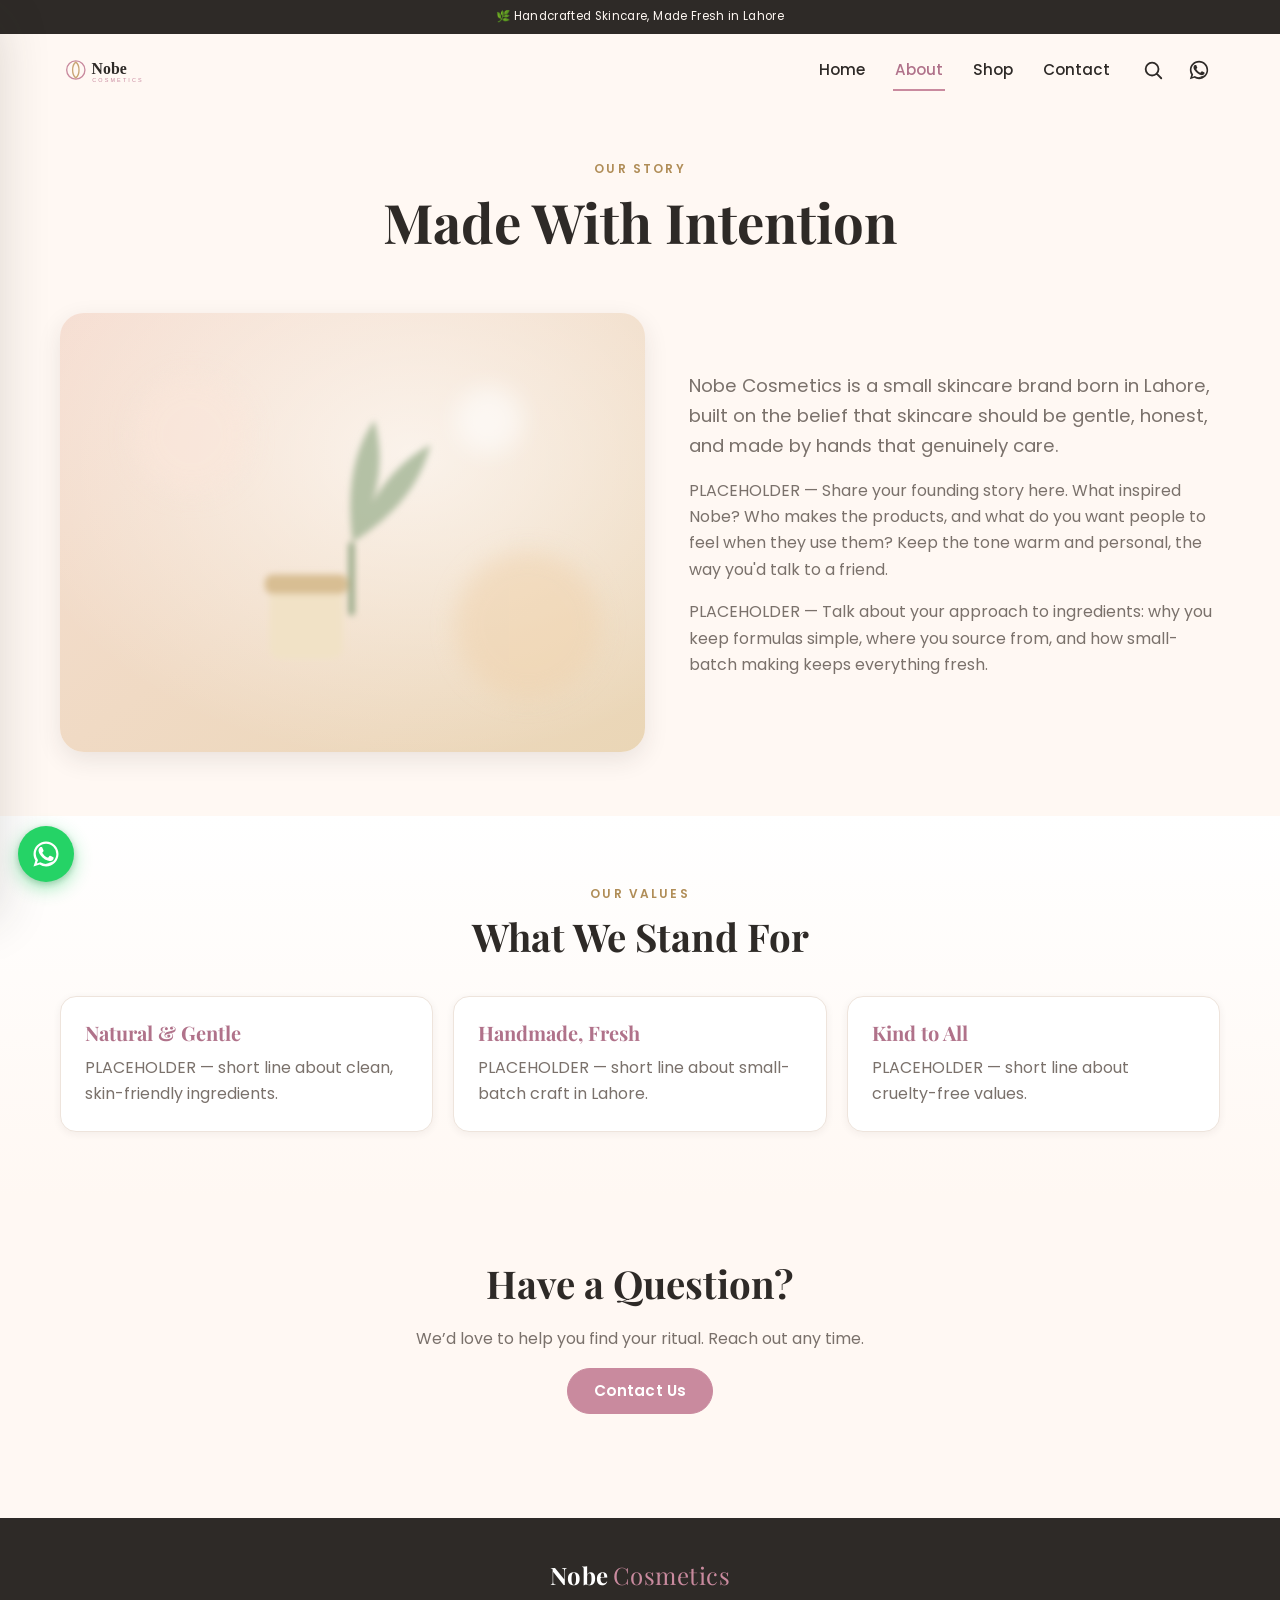
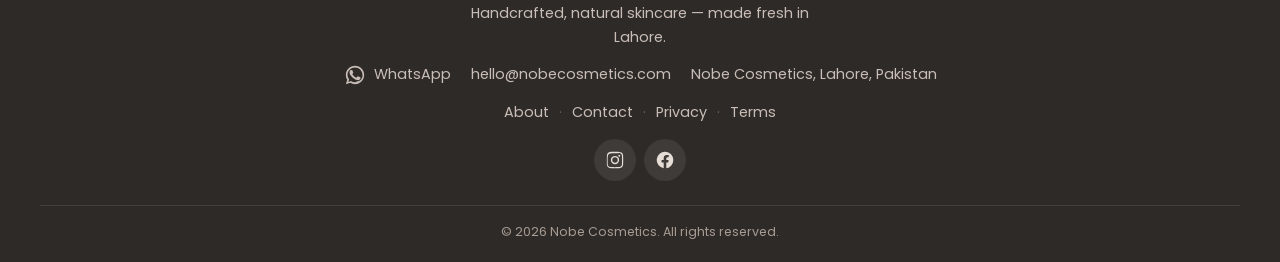
==== about.html @ 80561313 "website updated" ====
<!DOCTYPE html>
<html lang="en">
<head>
  <meta charset="UTF-8">
  <meta name="viewport" content="width=device-width, initial-scale=1">
  <title>About — Nobe Cosmetics</title>
  <meta name="description" content="The story behind Nobe Cosmetics — handmade, natural skincare crafted with intention in Lahore, Pakistan.">

  <link rel="preconnect" href="https://fonts.googleapis.com">
  <link rel="preconnect" href="https://fonts.gstatic.com" crossorigin>
  <link href="https://fonts.googleapis.com/css2?family=Playfair+Display:wght@500;600;700&family=Poppins:wght@300;400;500;600&display=swap" rel="stylesheet">

  <link rel="icon" href="assets/logo.svg" type="image/svg+xml">
  <link rel="stylesheet" href="css/style.css">
</head>
<body>
  <header id="site-header"></header>

  <main>
    <section class="about-hero">
      <div class="container">
        <span class="eyebrow">Our Story</span>
        <h1>Made With Intention</h1>
      </div>
    </section>

    <section class="section" style="padding-top:24px">
      <div class="container">
        <div class="about-teaser">
          <div class="about-media fade-in">
            <!-- TODO: replace about.svg with a real brand/founder/workshop photo -->
            <img src="assets/images/about.svg" alt="The people and place behind Nobe Cosmetics" loading="lazy" width="1200" height="900">
          </div>
          <div class="about-copy prose fade-in">
            <!-- PLACEHOLDER brand story — client to personalize. -->
            <p class="lead">Nobe Cosmetics is a small skincare brand born in Lahore, built on the belief that skincare should be gentle, honest, and made by hands that genuinely care.</p>
            <p>PLACEHOLDER — Share your founding story here. What inspired Nobe? Who makes the products, and what do you want people to feel when they use them? Keep the tone warm and personal, the way you'd talk to a friend.</p>
            <p>PLACEHOLDER — Talk about your approach to ingredients: why you keep formulas simple, where you source from, and how small-batch making keeps everything fresh.</p>
          </div>
        </div>
      </div>
    </section>

    <section class="section bg-soft" aria-label="What we stand for">
      <div class="container">
        <div class="section-head">
          <span class="eyebrow">Our Values</span>
          <h2>What We Stand For</h2>
        </div>
        <div class="about-values">
          <div class="value-card fade-in">
            <h3>Natural &amp; Gentle</h3>
            <p>PLACEHOLDER — short line about clean, skin-friendly ingredients.</p>
          </div>
          <div class="value-card fade-in">
            <h3>Handmade, Fresh</h3>
            <p>PLACEHOLDER — short line about small-batch craft in Lahore.</p>
          </div>
          <div class="value-card fade-in">
            <h3>Kind to All</h3>
            <p>PLACEHOLDER — short line about cruelty-free values.</p>
          </div>
        </div>
      </div>
    </section>

    <section class="section" aria-label="Get in touch">
      <div class="container section-head" style="margin-bottom:0">
        <h2>Have a Question?</h2>
        <p>We’d love to help you find your ritual. Reach out any time.</p>
        <a class="btn" href="contact.html">Contact Us</a>
      </div>
    </section>
  </main>

  <footer class="site-footer" id="site-footer"></footer>

  <script src="js/products.js"></script>
  <script src="js/partials.js"></script>
  <script src="js/main.js"></script>
</body>
</html>
---- css/style.css ----
/* =============================================================================
   Nobe Cosmetics — Stylesheet
   Mobile-first. Base styles target ~375px; media queries scale up.
   Soft-glam beauty aesthetic: generous whitespace, rounded corners, soft
   shadows, subtle transitions.
============================================================================= */

/* --------------------------------------------------------------------------
   1. DESIGN TOKENS  (swap these to re-theme the whole site)
-------------------------------------------------------------------------- */
:root {
  --color-primary: #C98A9E;   /* dusty rose / blush pink */
  --color-primary-dark: #B0728A;
  --color-accent:  #C9A574;   /* rose gold */
  --color-accent-dark: #B08D57;
  --color-bg:      #FFF8F3;   /* warm cream */
  --color-surface: #FFFFFF;
  --color-dark:    #2E2A27;   /* charcoal text */
  --color-muted:   #7A716B;
  --color-line:    #EEE4DC;
  --color-white:   #FFFFFF;

  --font-head: "Playfair Display", "Cormorant Garamond", Georgia, "Times New Roman", serif;
  --font-body: "Poppins", "Inter", -apple-system, BlinkMacSystemFont, "Segoe UI", Roboto, Helvetica, Arial, sans-serif;

  --radius-sm: 8px;
  --radius:    16px;
  --radius-lg: 24px;
  --radius-pill: 999px;

  --shadow-sm: 0 2px 8px rgba(46, 42, 39, 0.06);
  --shadow:    0 8px 24px rgba(46, 42, 39, 0.10);
  --shadow-lg: 0 18px 48px rgba(46, 42, 39, 0.16);

  --container: 1200px;
  --header-h: 56px;
  --ease: cubic-bezier(0.22, 0.61, 0.36, 1);

  /* Mobile section padding — kept modest so stacked sections don't create
     oversized vertical gaps (scaled up on desktop in section 19). */
  --space-section: 40px;
}

/* --------------------------------------------------------------------------
   2. RESET / BASE
-------------------------------------------------------------------------- */
*, *::before, *::after { box-sizing: border-box; }
html { -webkit-text-size-adjust: 100%; scroll-behavior: smooth; }
body {
  margin: 0;
  font-family: var(--font-body);
  color: var(--color-dark);
  background: var(--color-bg);
  line-height: 1.65;
  font-size: 16px;
  -webkit-font-smoothing: antialiased;
  overflow-x: hidden;
}
body.no-scroll { overflow: hidden; }

img { max-width: 100%; height: auto; display: block; }
a { color: inherit; text-decoration: none; }
button { font-family: inherit; cursor: pointer; }
h1, h2, h3, h4 { font-family: var(--font-head); font-weight: 700; line-height: 1.2; color: var(--color-dark); margin: 0 0 0.5em; }
h1 { font-size: clamp(2rem, 7vw, 3.4rem); }
h2 { font-size: clamp(1.6rem, 5vw, 2.4rem); }
h3 { font-size: 1.25rem; }
p  { margin: 0 0 1rem; }
:focus-visible { outline: 3px solid var(--color-accent); outline-offset: 2px; border-radius: 4px; }

.container { width: 100%; max-width: var(--container); margin: 0 auto; padding: 0 20px; }

.visually-hidden {
  position: absolute !important; width: 1px; height: 1px;
  padding: 0; margin: -1px; overflow: hidden; clip: rect(0 0 0 0); white-space: nowrap; border: 0;
}

/* --------------------------------------------------------------------------
   3. BUTTONS
-------------------------------------------------------------------------- */
.btn {
  display: inline-flex; align-items: center; justify-content: center; gap: 8px;
  background: var(--color-primary); color: var(--color-white);
  border: 1px solid var(--color-primary);
  padding: 13px 26px; border-radius: var(--radius-pill);
  font-weight: 600; font-size: 0.95rem; letter-spacing: 0.01em;
  transition: transform 0.2s var(--ease), background 0.2s var(--ease), box-shadow 0.2s var(--ease);
  text-align: center; line-height: 1.2;
}
.btn:hover { background: var(--color-primary-dark); border-color: var(--color-primary-dark); transform: translateY(-2px); box-shadow: var(--shadow); }
.btn:active { transform: translateY(0); }
.btn-ghost { background: transparent; color: var(--color-dark); border-color: var(--color-line); }
.btn-ghost:hover { background: var(--color-white); border-color: var(--color-primary); color: var(--color-primary-dark); box-shadow: var(--shadow-sm); }
.btn-accent { background: var(--color-accent); border-color: var(--color-accent); }
.btn-accent:hover { background: var(--color-accent-dark); border-color: var(--color-accent-dark); }
.btn-block { display: flex; width: 100%; }
.btn-sm { padding: 9px 18px; font-size: 0.85rem; }
.whatsapp-btn svg, .whatsapp-link svg { flex: 0 0 auto; }

/* --------------------------------------------------------------------------
   4. HEADER — announcement bar, sticky nav, search
-------------------------------------------------------------------------- */
.announce-bar {
  background: var(--color-dark); color: var(--color-bg);
  text-align: center; font-size: 0.72rem; letter-spacing: 0.03em; line-height: 1.2;
  height: 34px; padding: 0 16px; display: flex; align-items: center; justify-content: center;
}
.announce-text {
  transition: opacity 0.3s ease;
  white-space: nowrap; overflow: hidden; text-overflow: ellipsis; max-width: 100%;
}

.nav-shell {
  position: sticky; top: 0; z-index: 100;
  background: rgba(255, 248, 243, 0.92);
  backdrop-filter: saturate(180%) blur(10px);
  -webkit-backdrop-filter: saturate(180%) blur(10px);
  border-bottom: 1px solid transparent;
  transition: box-shadow 0.25s var(--ease), border-color 0.25s var(--ease), background 0.25s var(--ease);
}
.nav-shell.is-scrolled { box-shadow: var(--shadow-sm); border-bottom-color: var(--color-line); background: rgba(255, 248, 243, 0.97); }

.nav-inner {
  display: flex; align-items: center; gap: 12px;
  height: var(--header-h);
}
.nav-hamburger {
  background: none; border: 0; color: var(--color-dark); padding: 4px;
  display: inline-flex; align-items: center; border-radius: var(--radius-sm);
}
.logo { display: inline-flex; align-items: center; margin-right: auto; min-width: 0; }
.logo img { height: 34px; width: auto; }
.logo-fallback { font-family: var(--font-head); font-size: 1.25rem; font-weight: 700; color: var(--color-dark); letter-spacing: 0.02em; white-space: nowrap; }
.logo-fallback em { font-style: normal; color: var(--color-primary); font-weight: 400; margin-left: 4px; }

.nav-links { display: none; }
.nav-links a {
  position: relative; font-size: 0.95rem; font-weight: 500; padding: 6px 2px; color: var(--color-dark);
  transition: color 0.2s var(--ease);
}
.nav-links a::after {
  content: ""; position: absolute; left: 0; bottom: -2px; width: 0; height: 2px;
  background: var(--color-primary); transition: width 0.25s var(--ease);
}
.nav-links a:hover, .nav-links a.is-active { color: var(--color-primary-dark); }
.nav-links a:hover::after, .nav-links a.is-active::after { width: 100%; }

.nav-actions { display: inline-flex; align-items: center; gap: 4px; }
.icon-btn {
  display: inline-flex; align-items: center; justify-content: center;
  width: 42px; height: 42px; border-radius: 50%; background: none; border: 0;
  color: var(--color-dark); transition: background 0.2s var(--ease), color 0.2s var(--ease);
}
.icon-btn:hover { background: rgba(201, 138, 158, 0.12); color: var(--color-primary-dark); }
.icon-btn.whatsapp:hover { color: #25D366; background: rgba(37, 211, 102, 0.12); }

.search-bar { border-top: 1px solid var(--color-line); background: var(--color-surface); }
.search-form { display: flex; align-items: center; gap: 10px; padding: 12px 20px; color: var(--color-muted); }
.search-form input {
  flex: 1; border: 0; background: none; font-size: 1rem; font-family: inherit; color: var(--color-dark);
  padding: 6px 0;
}
.search-form input:focus { outline: none; }

/* --------------------------------------------------------------------------
   5. MOBILE SLIDE-IN MENU
-------------------------------------------------------------------------- */
.menu-overlay {
  position: fixed; inset: 0; background: rgba(46, 42, 39, 0.45); z-index: 110;
  opacity: 0; transition: opacity 0.3s var(--ease);
}
.menu-overlay.is-visible { opacity: 1; }
.mobile-menu {
  position: fixed; top: 0; left: 0; height: 100%; width: min(84vw, 340px);
  background: var(--color-bg); z-index: 120; padding: 20px;
  transform: translateX(-100%); transition: transform 0.32s var(--ease);
  display: flex; flex-direction: column; box-shadow: var(--shadow-lg);
}
.mobile-menu.is-open { transform: translateX(0); }
.mobile-menu-head { display: flex; align-items: center; justify-content: space-between; margin-bottom: 8px; }
.mobile-nav { display: flex; flex-direction: column; margin: 12px 0; }
.mobile-nav a {
  font-family: var(--font-head); font-size: 1.5rem; padding: 14px 4px;
  border-bottom: 1px solid var(--color-line); color: var(--color-dark);
  transition: color 0.2s var(--ease), padding-left 0.2s var(--ease);
}
.mobile-nav a:hover, .mobile-nav a.is-active { color: var(--color-primary-dark); padding-left: 10px; }
.mobile-menu .whatsapp-btn { margin-top: auto; }

/* --------------------------------------------------------------------------
   6. SECTIONS / LAYOUT
-------------------------------------------------------------------------- */
main { display: block; }
.section { padding: var(--space-section) 0; }
.section-head { text-align: center; max-width: 620px; margin: 0 auto 36px; }
/* Base eyebrow label — styled everywhere; containers below tweak color/spacing. */
.eyebrow {
  display: inline-block; font-family: var(--font-body); font-size: 0.75rem; font-weight: 600;
  letter-spacing: 0.18em; text-transform: uppercase; color: var(--color-accent-dark); margin-bottom: 10px;
}
.section-head .eyebrow {
  display: inline-block; font-family: var(--font-body); font-size: 0.75rem; font-weight: 600;
  letter-spacing: 0.18em; text-transform: uppercase; color: var(--color-accent-dark); margin-bottom: 10px;
}
.section-head p { color: var(--color-muted); }
.bg-soft { background: linear-gradient(180deg, #FFFFFF 0%, var(--color-bg) 100%); }
.bg-blush { background: linear-gradient(180deg, rgba(201,138,158,0.10), rgba(201,165,116,0.06)); }

/* --------------------------------------------------------------------------
   7. HERO
-------------------------------------------------------------------------- */
.hero {
  /* Mobile: sits at ~70vh — content is short enough that it never grows past it. */
  position: relative; min-height: 70vh; display: flex; align-items: center;
  color: var(--color-white); overflow: hidden;
  background: linear-gradient(120deg, #C98A9E 0%, #C9A574 100%);
}
.hero-media { position: absolute; inset: 0; z-index: 0; }
.hero-media img { width: 100%; height: 100%; object-fit: cover; object-position: center; }
.hero::after {
  content: ""; position: absolute; inset: 0; z-index: 1;
  background: linear-gradient(90deg, rgba(46,42,39,0.62) 0%, rgba(46,42,39,0.34) 55%, rgba(46,42,39,0.12) 100%);
}
.hero-inner { position: relative; z-index: 2; padding: 40px 20px; max-width: 640px; }
.hero h1 { color: var(--color-white); margin-bottom: 0.4em; text-shadow: 0 2px 18px rgba(0,0,0,0.3); }
.hero p { font-size: 1.05rem; margin-bottom: 1.4em; max-width: 420px; text-shadow: 0 1px 10px rgba(0,0,0,0.3); }
.hero .eyebrow { color: rgba(255,255,255,0.92); letter-spacing: 0.2em; text-transform: uppercase; font-size: 0.76rem; font-weight: 600; display: inline-block; margin-bottom: 12px; }

/* Auto-scrolling marquee strip below hero (pure CSS) */
.marquee {
  overflow: hidden; background: var(--color-primary); color: var(--color-white);
  height: 38px; display: flex; align-items: center; white-space: nowrap;
}
.marquee-track {
  display: inline-flex; align-items: center; flex-shrink: 0; width: max-content;
  animation: marquee-scroll 30s linear infinite; will-change: transform;
}
.marquee-track span {
  display: inline-block; padding: 0 26px; font-size: 0.8rem; font-weight: 500; letter-spacing: 0.04em;
}
@keyframes marquee-scroll { from { transform: translateX(0); } to { transform: translateX(-50%); } }
.marquee:hover .marquee-track { animation-play-state: paused; }

/* --------------------------------------------------------------------------
   8. PRODUCT GRID & CARDS
-------------------------------------------------------------------------- */
/* 2-column grid on mobile; both cards are identical in height (grid stretch +
   flex body pushing the button to the bottom) regardless of description length. */
.product-grid { display: grid; grid-template-columns: repeat(2, 1fr); gap: 14px; }
.product-card {
  background: var(--color-surface); border-radius: var(--radius);
  overflow: hidden; box-shadow: var(--shadow-sm); border: 1px solid var(--color-line);
  display: flex; flex-direction: column; height: 100%;
  transition: transform 0.28s var(--ease), box-shadow 0.28s var(--ease);
}
.product-card:hover { transform: translateY(-6px); box-shadow: var(--shadow); }
/* Fixed 4:5 ratio + object-fit:cover -> both photos render the same size. */
.card-media { position: relative; aspect-ratio: 4 / 5; background: var(--color-bg); overflow: hidden; }
.card-media-link { display: block; height: 100%; }
.card-media img { width: 100%; height: 100%; object-fit: cover; transition: transform 0.5s var(--ease); }
.product-card:hover .card-media img { transform: scale(1.06); }
.card-badge {
  position: absolute; top: 12px; left: 12px; z-index: 2;
  background: var(--color-accent); color: var(--color-white);
  font-size: 0.68rem; font-weight: 600; letter-spacing: 0.05em; text-transform: uppercase;
  padding: 5px 11px; border-radius: var(--radius-pill);
}
.wish-btn {
  position: absolute; top: 10px; right: 10px; z-index: 3;
  width: 38px; height: 38px; border-radius: 50%; border: 0;
  background: rgba(255,255,255,0.9); color: #C9B7BD; box-shadow: var(--shadow-sm);
  display: inline-flex; align-items: center; justify-content: center;
  transition: transform 0.2s var(--ease), color 0.2s var(--ease), background 0.2s var(--ease);
}
.wish-btn:hover { transform: scale(1.1); color: var(--color-primary); }
.wish-btn.is-active { color: var(--color-primary); background: #fff; }
.wish-btn.is-active svg { animation: pop 0.28s var(--ease); }
@keyframes pop { 0% { transform: scale(0.7); } 60% { transform: scale(1.2); } 100% { transform: scale(1); } }

/* Quick View is a hover affordance — hidden by default (unreachable on touch,
   where tapping the card already opens the full detail page). Only devices with
   a hovering pointer get the reveal, so no dangling invisible control on mobile. */
.quick-view-btn {
  position: absolute; left: 50%; bottom: 12px; transform: translateX(-50%) translateY(12px);
  z-index: 2; opacity: 0; background: rgba(255,255,255,0.95); border-color: transparent;
  transition: opacity 0.25s var(--ease), transform 0.25s var(--ease); font-size: 0.82rem; padding: 9px 18px;
  display: none;
}
@media (hover: hover) and (pointer: fine) {
  .quick-view-btn { display: inline-flex; }
  .card-media:hover .quick-view-btn, .card-media:focus-within .quick-view-btn { opacity: 1; transform: translateX(-50%) translateY(0); }
}

/* Compact on mobile; scales up at wider breakpoints (see section 19). */
.card-body { padding: 12px 12px 14px; display: flex; flex-direction: column; gap: 6px; flex: 1; }
.card-title { font-size: 1.02rem; margin: 0; line-height: 1.25; }
.card-title a:hover { color: var(--color-primary-dark); }
.card-desc { color: var(--color-muted); font-size: 0.82rem; margin: 0; flex: 1; }
.card-foot { display: flex; align-items: center; justify-content: space-between; margin: 2px 0 4px; }
.price { font-family: var(--font-head); font-size: 1.05rem; font-weight: 700; color: var(--color-accent-dark); }
.product-card .btn { padding: 10px 12px; font-size: 0.8rem; }

/* --------------------------------------------------------------------------
   9. CATEGORY CARDS
-------------------------------------------------------------------------- */
.category-grid { display: grid; grid-template-columns: 1fr; gap: 14px; }
.category-card {
  position: relative; border-radius: var(--radius); overflow: hidden;
  aspect-ratio: 16 / 10; background: var(--color-primary); /* fallback if image missing */
  display: flex; align-items: flex-end; padding: 20px; color: var(--color-white);
  box-shadow: var(--shadow-sm); transition: transform 0.28s var(--ease), box-shadow 0.28s var(--ease);
}
.category-card:hover { transform: translateY(-4px); box-shadow: var(--shadow); }
.category-card:hover .cat-bg img { transform: scale(1.05); }
/* Scrim so the label stays legible over any photo. */
.category-card::before { content: ""; position: absolute; inset: 0; z-index: 1; background: linear-gradient(180deg, rgba(46,42,39,0.05) 30%, rgba(46,42,39,0.68) 100%); }
.category-card .cat-label { position: relative; z-index: 2; }
.category-card .cat-bg { position: absolute; inset: 0; z-index: 0; }
.category-card .cat-bg img { width: 100%; height: 100%; object-fit: cover; transition: transform 0.5s var(--ease); }
.category-card h3 { color: var(--color-white); margin: 0; font-size: 1.35rem; text-shadow: 0 1px 8px rgba(0,0,0,0.35); }
.category-card span { font-size: 0.85rem; opacity: 0.92; text-shadow: 0 1px 8px rgba(0,0,0,0.35); }

/* --------------------------------------------------------------------------
   10. TRUST ICONS
-------------------------------------------------------------------------- */
.trust-row { display: grid; grid-template-columns: 1fr; gap: 18px; text-align: center; }
.trust-item { padding: 22px 16px; }
.trust-item .trust-ico {
  width: 58px; height: 58px; margin: 0 auto 14px; border-radius: 50%;
  background: rgba(201,138,158,0.12); color: var(--color-primary-dark);
  display: flex; align-items: center; justify-content: center;
}
.trust-item h3 { font-size: 1.05rem; margin-bottom: 4px; }
.trust-item p { color: var(--color-muted); font-size: 0.88rem; margin: 0; }

/* --------------------------------------------------------------------------
   11. ABOUT TEASER
-------------------------------------------------------------------------- */
.about-teaser { display: grid; grid-template-columns: 1fr; gap: 28px; align-items: center; }
.about-teaser .about-media img { border-radius: var(--radius-lg); box-shadow: var(--shadow); width: 100%; aspect-ratio: 4 / 3; object-fit: cover; }
.about-teaser .about-copy p { color: var(--color-muted); }

/* --------------------------------------------------------------------------
   12. TESTIMONIALS CAROUSEL
-------------------------------------------------------------------------- */
.carousel { position: relative; overflow: hidden; }
.carousel-viewport { overflow: hidden; }
.carousel-track { display: flex; transition: transform 0.5s var(--ease); }
.carousel-slide { min-width: 100%; padding: 8px; }
.testimonial {
  background: var(--color-surface); border: 1px solid var(--color-line);
  border-radius: var(--radius); padding: 32px 26px; text-align: center; box-shadow: var(--shadow-sm);
  max-width: 720px; margin: 0 auto;
}
.testimonial .stars { color: var(--color-accent); letter-spacing: 3px; margin-bottom: 12px; font-size: 1rem; }
.testimonial blockquote { font-family: var(--font-head); font-size: 1.3rem; line-height: 1.5; margin: 0 0 16px; color: var(--color-dark); }
.testimonial cite { font-style: normal; font-weight: 600; color: var(--color-primary-dark); font-size: 0.9rem; }
.carousel-dots { display: flex; justify-content: center; gap: 8px; margin-top: 22px; }
.carousel-dot { width: 9px; height: 9px; border-radius: 50%; border: 0; background: var(--color-line); padding: 0; transition: background 0.2s var(--ease), transform 0.2s var(--ease); }
.carousel-dot.is-active { background: var(--color-primary); transform: scale(1.25); }

/* --------------------------------------------------------------------------
   13. FOOTER
-------------------------------------------------------------------------- */
.site-footer { background: var(--color-dark); color: #D9CFC8; margin-top: 40px; }
/* Slim, centered footer — roughly half the previous height. */
.footer-slim {
  display: flex; flex-direction: column; align-items: center; text-align: center;
  gap: 14px; padding: 38px 20px 24px;
}
.footer-logo { color: var(--color-white); font-size: 1.5rem; display: inline-block; }
.footer-logo em { color: var(--color-primary); }
.footer-tag { color: #C9BEB7; font-size: 0.9rem; margin: 6px 0 0; max-width: 360px; }
.footer-contact { display: flex; flex-wrap: wrap; justify-content: center; align-items: center; gap: 6px 20px; }
.footer-contact a, .footer-addr { color: #C9BEB7; font-size: 0.9rem; transition: color 0.2s var(--ease); }
.footer-contact a:hover { color: var(--color-white); }
.whatsapp-link { display: inline-flex; align-items: center; gap: 8px; }
.footer-links { display: flex; flex-wrap: wrap; justify-content: center; align-items: center; gap: 6px 10px; font-size: 0.9rem; }
.footer-links a { color: #C9BEB7; transition: color 0.2s var(--ease); }
.footer-links a:hover { color: var(--color-white); }
.footer-links .dot { color: #6E655F; }
.social-row { display: flex; gap: 8px; }
.social-row .icon-btn { background: rgba(255,255,255,0.08); color: #E6DDD6; }
.social-row .icon-btn:hover { background: var(--color-primary); color: #fff; }
.footer-bottom {
  text-align: center; border-top: 1px solid rgba(255,255,255,0.1);
  padding-top: 16px; padding-bottom: 20px; font-size: 0.78rem; color: #A79C94;
}
.footer-bottom p { margin: 0; }

/* --------------------------------------------------------------------------
   13b. FLOATING WHATSAPP BUTTON (persistent, every page, new-tab only)
-------------------------------------------------------------------------- */
.wa-float {
  position: fixed; left: 18px; bottom: 18px; z-index: 999;
  width: 56px; height: 56px; border-radius: 50%;
  background: #25D366; color: #fff;
  display: inline-flex; align-items: center; justify-content: center;
  box-shadow: 0 6px 18px rgba(37,211,102,0.45), 0 2px 6px rgba(0,0,0,0.2);
  transition: transform 0.2s var(--ease), box-shadow 0.2s var(--ease);
}
.wa-float svg { width: 30px; height: 30px; }
.wa-float:hover { transform: scale(1.08); box-shadow: 0 8px 22px rgba(37,211,102,0.55), 0 3px 8px rgba(0,0,0,0.25); }
.wa-float:active { transform: scale(0.98); }

/* --------------------------------------------------------------------------
   14. MODAL (quick view)
-------------------------------------------------------------------------- */
.modal { position: fixed; inset: 0; z-index: 200; display: flex; align-items: center; justify-content: center; padding: 16px; }
.modal[hidden] { display: none; }
.modal-backdrop { position: absolute; inset: 0; background: rgba(46,42,39,0.55); backdrop-filter: blur(2px); animation: fade 0.25s ease; }
.modal-panel {
  position: relative; z-index: 1; background: var(--color-surface); border-radius: var(--radius-lg);
  max-width: 860px; width: 100%; max-height: 90vh; overflow: auto; box-shadow: var(--shadow-lg);
  animation: rise 0.3s var(--ease);
}
@keyframes fade { from { opacity: 0; } to { opacity: 1; } }
@keyframes rise { from { opacity: 0; transform: translateY(20px); } to { opacity: 1; transform: translateY(0); } }
.modal-close { position: absolute; top: 10px; right: 10px; z-index: 2; background: rgba(255,255,255,0.85); }
.modal-content { display: grid; grid-template-columns: 1fr; }
.qv-media { background: var(--color-bg); }
.qv-media img { width: 100%; height: 100%; object-fit: cover; aspect-ratio: 1 / 1; }
.qv-body { padding: 26px 24px 30px; }
.qv-badge { position: static; display: inline-block; margin-bottom: 10px; }
.qv-body h2 { margin-bottom: 6px; }
.qv-price { margin-bottom: 14px; }
.qv-body p { color: var(--color-muted); }
.qv-actions { display: flex; flex-wrap: wrap; gap: 10px; margin-top: 18px; }

/* --------------------------------------------------------------------------
   15. SHOP PAGE
-------------------------------------------------------------------------- */
.page-head { padding: 40px 0 8px; text-align: center; }
.page-head .eyebrow { color: var(--color-accent-dark); font-size: 0.75rem; font-weight: 600; letter-spacing: 0.18em; text-transform: uppercase; }
.page-head p { color: var(--color-muted); max-width: 560px; margin: 8px auto 0; }
.shop-toolbar { display: flex; flex-direction: column; gap: 16px; margin: 24px 0 30px; }
.shop-filters { display: flex; flex-wrap: wrap; gap: 8px; justify-content: center; }
.filter-btn {
  border: 1px solid var(--color-line); background: var(--color-surface); color: var(--color-dark);
  padding: 8px 18px; border-radius: var(--radius-pill); font-size: 0.88rem; font-weight: 500;
  transition: all 0.2s var(--ease);
}
.filter-btn:hover { border-color: var(--color-primary); color: var(--color-primary-dark); }
.filter-btn.is-active { background: var(--color-primary); border-color: var(--color-primary); color: #fff; }
.shop-search { display: flex; align-items: center; gap: 8px; max-width: 420px; margin: 0 auto; width: 100%;
  background: var(--color-surface); border: 1px solid var(--color-line); border-radius: var(--radius-pill); padding: 4px 6px 4px 16px; color: var(--color-muted); }
.shop-search input { flex: 1; border: 0; background: none; padding: 9px 0; font-family: inherit; font-size: 0.95rem; color: var(--color-dark); }
.shop-search input:focus { outline: none; }
.shop-empty { text-align: center; color: var(--color-muted); padding: 40px 0; }

/* --------------------------------------------------------------------------
   16. PRODUCT DETAIL
-------------------------------------------------------------------------- */
.breadcrumb { font-size: 0.82rem; color: var(--color-muted); padding: 20px 0 0; }
.breadcrumb a:hover { color: var(--color-primary-dark); }
.pd-layout { display: grid; grid-template-columns: 1fr; gap: 30px; padding: 22px 0 10px; }
.pd-gallery { position: relative; border-radius: var(--radius-lg); overflow: hidden; box-shadow: var(--shadow-sm); background: var(--color-bg); }
.pd-gallery img { width: 100%; aspect-ratio: 1 / 1; object-fit: cover; }
.pd-badge { position: absolute; top: 14px; left: 14px; z-index: 2; background: var(--color-accent); color: #fff; font-size: 0.7rem; font-weight: 600; letter-spacing: 0.05em; text-transform: uppercase; padding: 6px 13px; border-radius: var(--radius-pill); }
.pd-info h1 { margin-bottom: 8px; }
.pd-price { font-family: var(--font-head); font-size: 1.7rem; font-weight: 700; color: var(--color-accent-dark); margin-bottom: 16px; }
.pd-desc { color: var(--color-dark); margin-bottom: 22px; }
.pd-actions { display: flex; flex-wrap: wrap; gap: 12px; align-items: center; margin-bottom: 26px; }
.pd-wish {
  width: 50px; height: 50px; border-radius: 50%; border: 1px solid var(--color-line);
  background: var(--color-surface); color: #C9B7BD; display: inline-flex; align-items: center; justify-content: center;
  transition: all 0.2s var(--ease);
}
.pd-wish:hover { color: var(--color-primary); border-color: var(--color-primary); }
.pd-wish.is-active { color: var(--color-primary); border-color: var(--color-primary); }
.pd-accordion { border-top: 1px solid var(--color-line); }
.pd-accordion details { border-bottom: 1px solid var(--color-line); }
.pd-accordion summary {
  list-style: none; cursor: pointer; padding: 16px 2px; font-family: var(--font-head);
  font-size: 1.1rem; display: flex; align-items: center; justify-content: space-between;
}
.pd-accordion summary::-webkit-details-marker { display: none; }
.pd-accordion summary::after { content: "+"; font-size: 1.4rem; color: var(--color-accent-dark); transition: transform 0.2s var(--ease); }
.pd-accordion details[open] summary::after { content: "–"; }
.pd-accordion .acc-body { padding: 0 2px 18px; color: var(--color-muted); }
.pd-trust { display: flex; flex-wrap: wrap; gap: 16px; margin-top: 22px; font-size: 0.85rem; color: var(--color-muted); }
.pd-trust span { display: inline-flex; align-items: center; gap: 6px; }

/* --------------------------------------------------------------------------
   17. ABOUT / CONTACT / SIMPLE PAGES
-------------------------------------------------------------------------- */
.prose { max-width: 760px; margin: 0 auto; }
.prose h2 { margin-top: 1.6em; }
.prose p { color: var(--color-dark); }
.prose .lead { font-size: 1.15rem; color: var(--color-muted); }

.about-hero { text-align: center; padding: 48px 0 8px; }
.about-values { display: grid; grid-template-columns: 1fr; gap: 20px; margin-top: 20px; }
.value-card { background: var(--color-surface); border: 1px solid var(--color-line); border-radius: var(--radius); padding: 24px; box-shadow: var(--shadow-sm); }
.value-card h3 { color: var(--color-primary-dark); }
.value-card p { color: var(--color-muted); margin: 0; }

.contact-layout { display: grid; grid-template-columns: 1fr; gap: 34px; padding: 20px 0 10px; }
.contact-form { display: flex; flex-direction: column; gap: 16px; }
.field { display: flex; flex-direction: column; gap: 6px; }
.field label { font-size: 0.85rem; font-weight: 600; color: var(--color-dark); }
.field input, .field textarea {
  border: 1px solid var(--color-line); border-radius: var(--radius-sm); padding: 12px 14px;
  font-family: inherit; font-size: 1rem; background: var(--color-surface); color: var(--color-dark); width: 100%;
  transition: border-color 0.2s var(--ease), box-shadow 0.2s var(--ease);
}
.field input:focus, .field textarea:focus { outline: none; border-color: var(--color-primary); box-shadow: 0 0 0 3px rgba(201,138,158,0.15); }
.field textarea { min-height: 140px; resize: vertical; }
.contact-note { font-size: 0.85rem; color: var(--color-muted); min-height: 1em; }
.contact-aside { display: flex; flex-direction: column; gap: 18px; }
.contact-card { background: var(--color-surface); border: 1px solid var(--color-line); border-radius: var(--radius); padding: 22px; box-shadow: var(--shadow-sm); }
.contact-card h3 { font-size: 1.1rem; margin-bottom: 10px; }
.contact-card a { color: var(--color-primary-dark); }
.contact-card p { color: var(--color-muted); margin: 0 0 6px; }
.map-embed { border-radius: var(--radius); overflow: hidden; border: 1px solid var(--color-line); }
.map-embed iframe { width: 100%; height: 240px; border: 0; display: block; }
.map-placeholder { background: var(--color-bg); display: flex; align-items: center; justify-content: center; text-align: center; color: var(--color-muted); height: 220px; padding: 20px; }

/* --------------------------------------------------------------------------
   18. FADE-IN ANIMATION
-------------------------------------------------------------------------- */
.fade-in { opacity: 0; transform: translateY(22px); transition: opacity 0.6s var(--ease), transform 0.6s var(--ease); }
.fade-in.is-visible { opacity: 1; transform: none; }

@media (prefers-reduced-motion: reduce) {
  * { animation-duration: 0.001ms !important; transition-duration: 0.001ms !important; scroll-behavior: auto !important; }
  .fade-in { opacity: 1; transform: none; }
}

/* --------------------------------------------------------------------------
   19. RESPONSIVE — scale up from mobile
-------------------------------------------------------------------------- */
@media (min-width: 560px) {
  .product-grid { grid-template-columns: repeat(2, 1fr); gap: 20px; }
  .card-body { padding: 16px 16px 18px; gap: 8px; }
  .card-title { font-size: 1.15rem; }
  .card-desc { font-size: 0.88rem; }
  .price { font-size: 1.15rem; }
  .product-card .btn { padding: 12px 18px; font-size: 0.88rem; }
  .category-grid { grid-template-columns: repeat(2, 1fr); }
  .trust-row { grid-template-columns: repeat(3, 1fr); }
  .about-values { grid-template-columns: repeat(3, 1fr); }
  .shop-toolbar { flex-direction: row; align-items: center; justify-content: space-between; }
  .shop-filters { justify-content: flex-start; }
  .shop-search { margin: 0; }
}

@media (min-width: 768px) {
  :root { --space-section: 64px; --header-h: 72px; }
  .modal-content { grid-template-columns: 1fr 1fr; }
  .about-teaser { grid-template-columns: 1.1fr 1fr; gap: 44px; }
  .pd-layout { grid-template-columns: 1fr 1fr; gap: 44px; align-items: start; }
  .pd-gallery { position: sticky; top: calc(var(--header-h) + 20px); }
  .contact-layout { grid-template-columns: 1.3fr 1fr; }
  .category-grid { grid-template-columns: repeat(3, 1fr); }
}

@media (min-width: 900px) {
  .nav-hamburger { display: none; }
  .nav-links { display: inline-flex; gap: 26px; margin-right: 8px; }
  .product-grid { grid-template-columns: repeat(3, 1fr); }
  .hero { min-height: 82vh; }
}

@media (min-width: 1100px) {
  .product-grid.grid-3 { grid-template-columns: repeat(3, 1fr); }
}
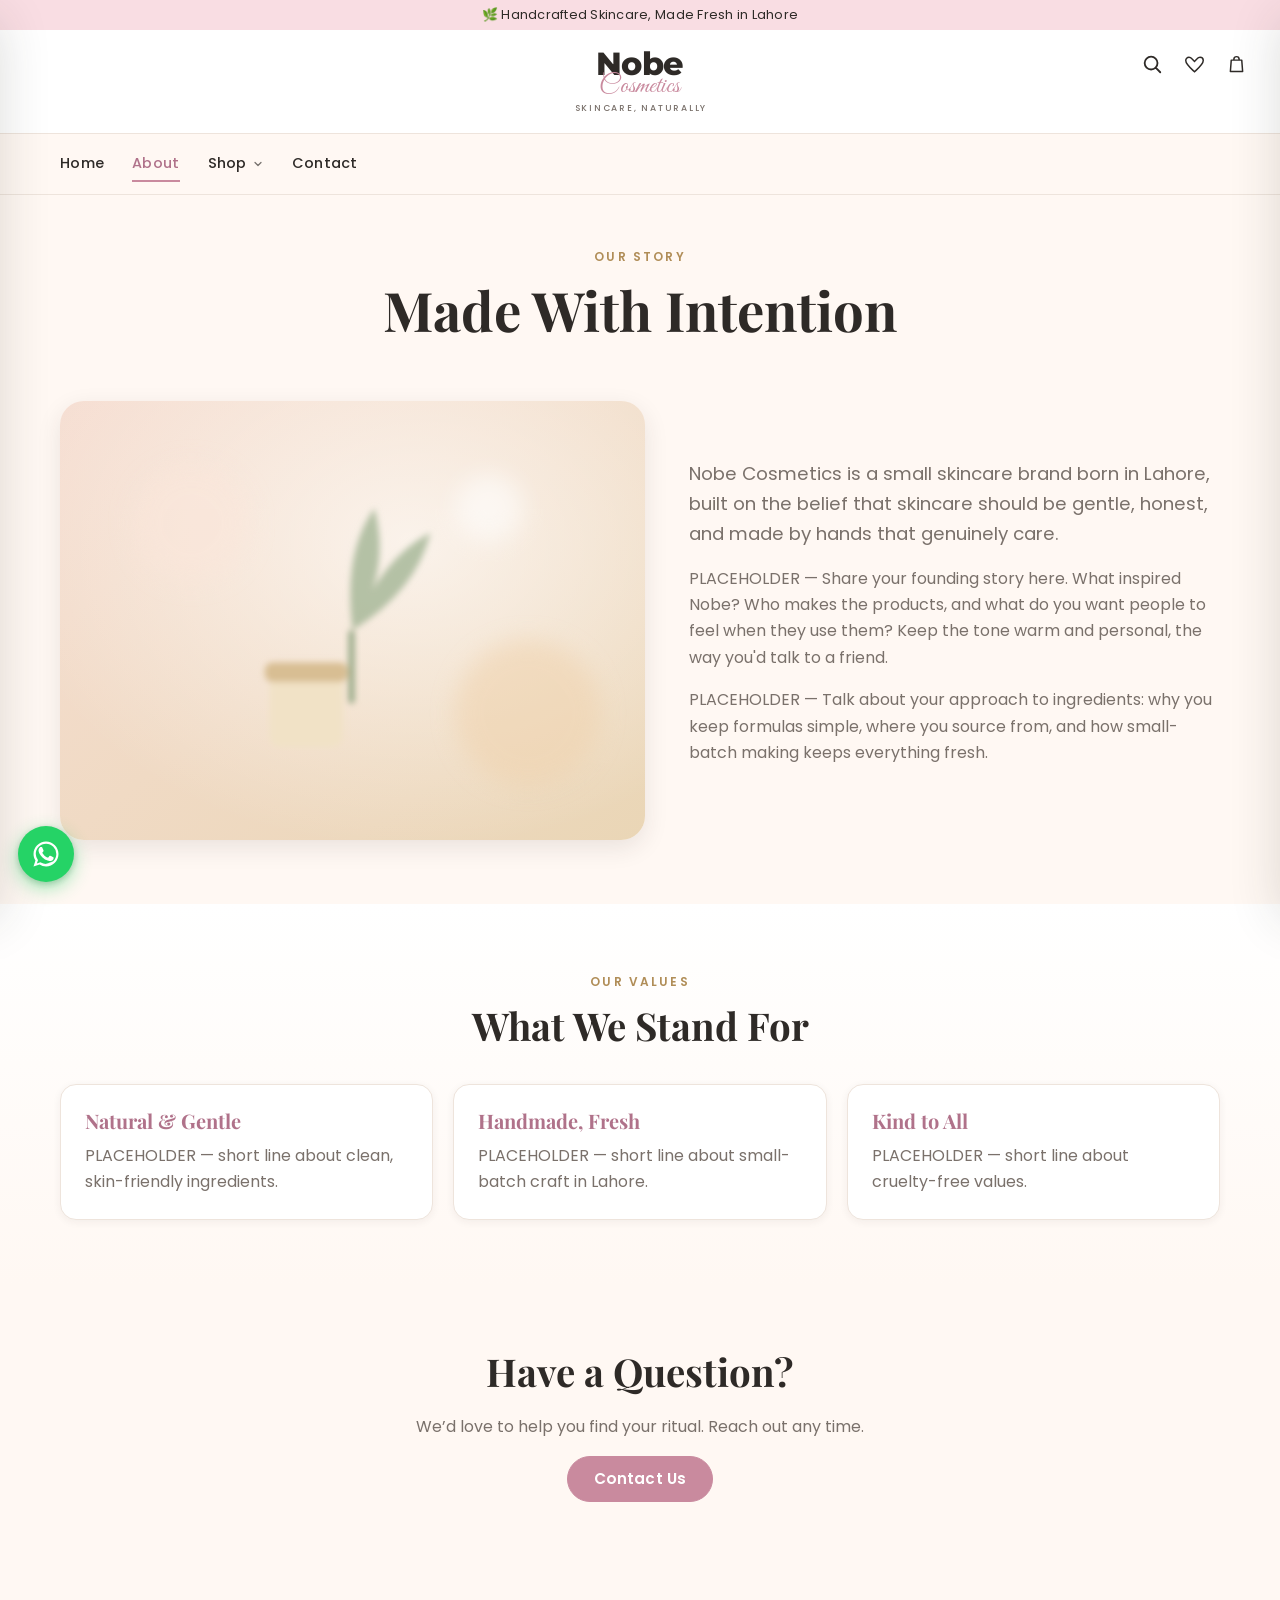
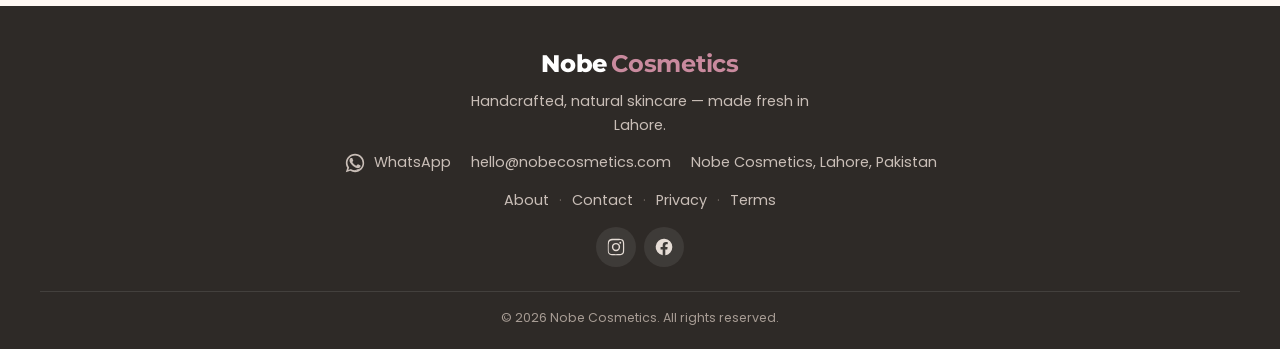
==== commit 8a406307: "update the navbar and footer" ====
--- a/about.html
+++ b/about.html
@@ -8,7 +8,7 @@
 
   <link rel="preconnect" href="https://fonts.googleapis.com">
   <link rel="preconnect" href="https://fonts.gstatic.com" crossorigin>
-  <link href="https://fonts.googleapis.com/css2?family=Playfair+Display:wght@500;600;700&family=Poppins:wght@300;400;500;600&display=swap" rel="stylesheet">
+  <link href="https://fonts.googleapis.com/css2?family=Great+Vibes&family=Montserrat:wght@700;800&family=Playfair+Display:wght@500;600;700&family=Poppins:wght@300;400;500;600&display=swap" rel="stylesheet">
 
   <link rel="icon" href="assets/logo.svg" type="image/svg+xml">
   <link rel="stylesheet" href="css/style.css">
--- a/css/style.css
+++ b/css/style.css
@@ -11,6 +11,7 @@
 :root {
   --color-primary: #C98A9E;   /* dusty rose / blush pink */
   --color-primary-dark: #B0728A;
+  --color-blush-light: #F9DDE3; /* light tint of primary — promo bar */
   --color-accent:  #C9A574;   /* rose gold */
   --color-accent-dark: #B08D57;
   --color-bg:      #FFF8F3;   /* warm cream */
@@ -22,6 +23,7 @@
 
   --font-head: "Playfair Display", "Cormorant Garamond", Georgia, "Times New Roman", serif;
   --font-body: "Poppins", "Inter", -apple-system, BlinkMacSystemFont, "Segoe UI", Roboto, Helvetica, Arial, sans-serif;
+  --font-logo: "Montserrat", "Poppins", "Segoe UI", Arial, sans-serif; /* bold geometric wordmark */
 
   --radius-sm: 8px;
   --radius:    16px;
@@ -34,6 +36,7 @@
 
   --container: 1200px;
   --header-h: 56px;
+  --header-scroll: 30px; /* how far the header scrolls up before it pins (promo height on mobile) */
   --ease: cubic-bezier(0.22, 0.61, 0.36, 1);
 
   /* Mobile section padding — kept modest so stacked sections don't create
@@ -98,45 +101,79 @@
 .whatsapp-btn svg, .whatsapp-link svg { flex: 0 0 auto; }
 
 /* --------------------------------------------------------------------------
-   4. HEADER — announcement bar, sticky nav, search
--------------------------------------------------------------------------- */
-.announce-bar {
-  background: var(--color-dark); color: var(--color-bg);
-  text-align: center; font-size: 0.72rem; letter-spacing: 0.03em; line-height: 1.2;
-  height: 34px; padding: 0 16px; display: flex; align-items: center; justify-content: center;
-}
-.announce-text {
+   4. HEADER — 3-row structure (promo / logo / nav) + search
+   The whole header is sticky but offset up by --header-scroll, so on scroll the
+   promo (and, on desktop, the logo block) slide out of view and the compact bar
+   pins to the top. --header-scroll is set per breakpoint (mobile = promo height).
+-------------------------------------------------------------------------- */
+#site-header {
+  position: sticky; top: calc(-1 * var(--header-scroll)); z-index: 100;
+  transition: box-shadow 0.25s var(--ease);
+}
+#site-header.is-scrolled { box-shadow: var(--shadow-sm); }
+
+/* Row 1 — promo bar (light blush, thin, centered text, no icons) */
+.promo-bar {
+  background: var(--color-blush-light); color: var(--color-dark);
+  text-align: center; font-size: 0.8rem; letter-spacing: 0.02em; line-height: 1.2;
+  height: 30px; padding: 0 16px; display: flex; align-items: center; justify-content: center;
+}
+.promo-text {
   transition: opacity 0.3s ease;
   white-space: nowrap; overflow: hidden; text-overflow: ellipsis; max-width: 100%;
 }
 
-.nav-shell {
-  position: sticky; top: 0; z-index: 100;
-  background: rgba(255, 248, 243, 0.92);
-  backdrop-filter: saturate(180%) blur(10px);
-  -webkit-backdrop-filter: saturate(180%) blur(10px);
-  border-bottom: 1px solid transparent;
-  transition: box-shadow 0.25s var(--ease), border-color 0.25s var(--ease), background 0.25s var(--ease);
-}
-.nav-shell.is-scrolled { box-shadow: var(--shadow-sm); border-bottom-color: var(--color-line); background: rgba(255, 248, 243, 0.97); }
-
-.nav-inner {
-  display: flex; align-items: center; gap: 12px;
-  height: var(--header-h);
-}
+/* Row 2 — logo block (white). Centered text logo; icons top-right; hamburger
+   top-left (mobile only). Hamburger + icons are absolutely positioned so their
+   vertical position is independent of the logo block's height. */
+.logo-row {
+  position: relative; background: var(--color-white);
+  display: flex; justify-content: center;
+  padding: 10px 16px;                    /* compact on mobile; desktop overrides */
+}
+/* Logo: bold wordmark + script accent (tucked under) + small tagline (desktop) */
+.logo { display: flex; flex-direction: column; align-items: center; text-align: center; gap: 0; min-width: 0; }
+.logo-word { font-family: var(--font-logo); font-size: 1.5rem; font-weight: 800; letter-spacing: -0.015em; color: var(--color-dark); line-height: 1; }
+.logo-script { font-family: "Great Vibes", "Segoe Script", cursive; font-size: 1.2rem; line-height: 0.85; color: var(--color-primary); margin-top: -3px; }
+.logo-tag { display: none; font-family: var(--font-body); font-size: 0.55rem; font-weight: 500; letter-spacing: 0.2em; text-indent: 0.2em; text-transform: uppercase; color: var(--color-muted); margin-top: 3px; }
+
 .nav-hamburger {
+  position: absolute; left: 10px; top: 50%; transform: translateY(-50%);
   background: none; border: 0; color: var(--color-dark); padding: 4px;
   display: inline-flex; align-items: center; border-radius: var(--radius-sm);
 }
-.logo { display: inline-flex; align-items: center; margin-right: auto; min-width: 0; }
-.logo img { height: 34px; width: auto; }
-.logo-fallback { font-family: var(--font-head); font-size: 1.25rem; font-weight: 700; color: var(--color-dark); letter-spacing: 0.02em; white-space: nowrap; }
-.logo-fallback em { font-style: normal; color: var(--color-primary); font-weight: 400; margin-left: 4px; }
-
-.nav-links { display: none; }
+.nav-actions {
+  position: absolute; right: 8px; top: 50%; transform: translateY(-50%);
+  display: inline-flex; align-items: center; gap: 0;
+}
+.icon-btn {
+  position: relative;
+  display: inline-flex; align-items: center; justify-content: center;
+  width: 40px; height: 40px; border-radius: 50%; background: none; border: 0;
+  color: var(--color-dark); transition: background 0.2s var(--ease), color 0.2s var(--ease);
+}
+.icon-btn:hover { background: rgba(201, 138, 158, 0.12); color: var(--color-primary-dark); }
+.icon-btn.whatsapp:hover { color: #25D366; background: rgba(37, 211, 102, 0.12); }
+/* Count badge on the wishlist (heart) icon */
+.icon-badge {
+  position: absolute; top: 3px; right: 3px; min-width: 15px; height: 15px; padding: 0 4px;
+  border-radius: 999px; background: var(--color-primary); color: #fff;
+  font-family: var(--font-body); font-size: 0.6rem; font-weight: 600; line-height: 1;
+  display: flex; align-items: center; justify-content: center;
+}
+.icon-badge[hidden] { display: none; }
+
+/* Inline wordmark (used in the mobile-menu head + footer) */
+.logo-fallback { font-family: var(--font-logo); font-size: 1.25rem; font-weight: 800; color: var(--color-dark); letter-spacing: -0.01em; white-space: nowrap; }
+.logo-fallback em { font-style: normal; color: var(--color-primary); font-weight: 700; margin-left: 4px; }
+
+/* Row 3 — nav links bar (cream; desktop only, hidden on mobile) */
+.nav-row { display: none; background: var(--color-bg); border-top: 1px solid var(--color-line); border-bottom: 1px solid var(--color-line); }
+.nav-row .nav-links { display: flex; align-items: center; gap: 28px; padding-top: 14px; padding-bottom: 14px; }
 .nav-links a {
-  position: relative; font-size: 0.95rem; font-weight: 500; padding: 6px 2px; color: var(--color-dark);
-  transition: color 0.2s var(--ease);
+  position: relative; display: inline-flex; align-items: center; gap: 5px;
+  font-size: 0.9rem; font-weight: 500; letter-spacing: 0.02em; color: var(--color-dark);
+  padding: 4px 0; transition: color 0.2s var(--ease);
 }
 .nav-links a::after {
   content: ""; position: absolute; left: 0; bottom: -2px; width: 0; height: 2px;
@@ -144,15 +181,8 @@
 }
 .nav-links a:hover, .nav-links a.is-active { color: var(--color-primary-dark); }
 .nav-links a:hover::after, .nav-links a.is-active::after { width: 100%; }
-
-.nav-actions { display: inline-flex; align-items: center; gap: 4px; }
-.icon-btn {
-  display: inline-flex; align-items: center; justify-content: center;
-  width: 42px; height: 42px; border-radius: 50%; background: none; border: 0;
-  color: var(--color-dark); transition: background 0.2s var(--ease), color 0.2s var(--ease);
-}
-.icon-btn:hover { background: rgba(201, 138, 158, 0.12); color: var(--color-primary-dark); }
-.icon-btn.whatsapp:hover { color: #25D366; background: rgba(37, 211, 102, 0.12); }
+.nav-chevron { display: inline-flex; opacity: 0.65; }
+.nav-chevron svg { display: block; }
 
 .search-bar { border-top: 1px solid var(--color-line); background: var(--color-surface); }
 .search-form { display: flex; align-items: center; gap: 10px; padding: 12px 20px; color: var(--color-muted); }
@@ -186,6 +216,34 @@
 }
 .mobile-nav a:hover, .mobile-nav a.is-active { color: var(--color-primary-dark); padding-left: 10px; }
 .mobile-menu .whatsapp-btn { margin-top: auto; }
+
+/* --------------------------------------------------------------------------
+   5b. SAVED-ITEMS (WISHLIST) DRAWER — opened by the heart icon
+-------------------------------------------------------------------------- */
+.drawer-overlay { position: fixed; inset: 0; background: rgba(46, 42, 39, 0.45); z-index: 130; opacity: 0; transition: opacity 0.3s var(--ease); }
+.drawer-overlay.is-visible { opacity: 1; }
+.side-drawer {
+  position: fixed; top: 0; right: 0; height: 100%; width: min(90vw, 380px);
+  background: var(--color-bg); z-index: 140; padding: 0;
+  transform: translateX(100%); transition: transform 0.32s var(--ease);
+  display: flex; flex-direction: column; box-shadow: var(--shadow-lg);
+}
+.side-drawer.is-open { transform: translateX(0); }
+.drawer-head { display: flex; align-items: center; justify-content: space-between; padding: 16px 18px; border-bottom: 1px solid var(--color-line); }
+.drawer-head h3 { margin: 0; font-size: 1.15rem; }
+.drawer-body { flex: 1; overflow-y: auto; padding: 8px 18px 18px; }
+.wish-empty { text-align: center; color: var(--color-muted); padding: 46px 12px; }
+.wish-empty a { color: var(--color-primary-dark); font-weight: 600; }
+.wish-item { display: flex; gap: 12px; padding: 14px 0; border-bottom: 1px solid var(--color-line); }
+.wish-item img { width: 58px; height: 72px; object-fit: cover; border-radius: 8px; background: var(--color-surface); flex: 0 0 auto; }
+.wish-item-info { flex: 1; min-width: 0; display: flex; flex-direction: column; gap: 3px; }
+.wish-item-info h4 { margin: 0; font-family: var(--font-body); font-size: 0.92rem; font-weight: 600; }
+.wish-item-info h4 a:hover { color: var(--color-primary-dark); }
+.wish-item-info .price { font-size: 0.9rem; }
+.wish-actions { display: flex; align-items: center; gap: 14px; margin-top: 4px; }
+.wish-order { font-size: 0.78rem; padding: 7px 14px; }
+.wish-remove { background: none; border: 0; padding: 0; color: var(--color-muted); font-size: 0.78rem; cursor: pointer; text-decoration: underline; font-family: inherit; }
+.wish-remove:hover { color: var(--color-primary-dark); }
 
 /* --------------------------------------------------------------------------
    6. SECTIONS / LAYOUT
@@ -546,7 +604,19 @@
 }
 
 @media (min-width: 768px) {
-  :root { --space-section: 64px; --header-h: 72px; }
+  /* On scroll, promo (30) + logo block (103) slide up; the cream nav row pins. */
+  :root { --space-section: 64px; --header-h: 72px; --header-scroll: 133px; }
+
+  /* Header desktop: 3 stacked rows */
+  .nav-hamburger { display: none; }
+  .logo-row { padding: 18px 24px; }
+  .logo-word { font-size: 2rem; }
+  .logo-script { font-size: 1.6rem; margin-top: -4px; }
+  .logo-tag { display: block; }
+  /* Icons align with the bold "Nobe" wordmark line (top), not the block centre */
+  .nav-actions { top: 14px; right: 24px; transform: none; gap: 2px; }
+  .nav-row { display: block; }
+
   .modal-content { grid-template-columns: 1fr 1fr; }
   .about-teaser { grid-template-columns: 1.1fr 1fr; gap: 44px; }
   .pd-layout { grid-template-columns: 1fr 1fr; gap: 44px; align-items: start; }
@@ -556,8 +626,6 @@
 }
 
 @media (min-width: 900px) {
-  .nav-hamburger { display: none; }
-  .nav-links { display: inline-flex; gap: 26px; margin-right: 8px; }
   .product-grid { grid-template-columns: repeat(3, 1fr); }
   .hero { min-height: 82vh; }
 }
